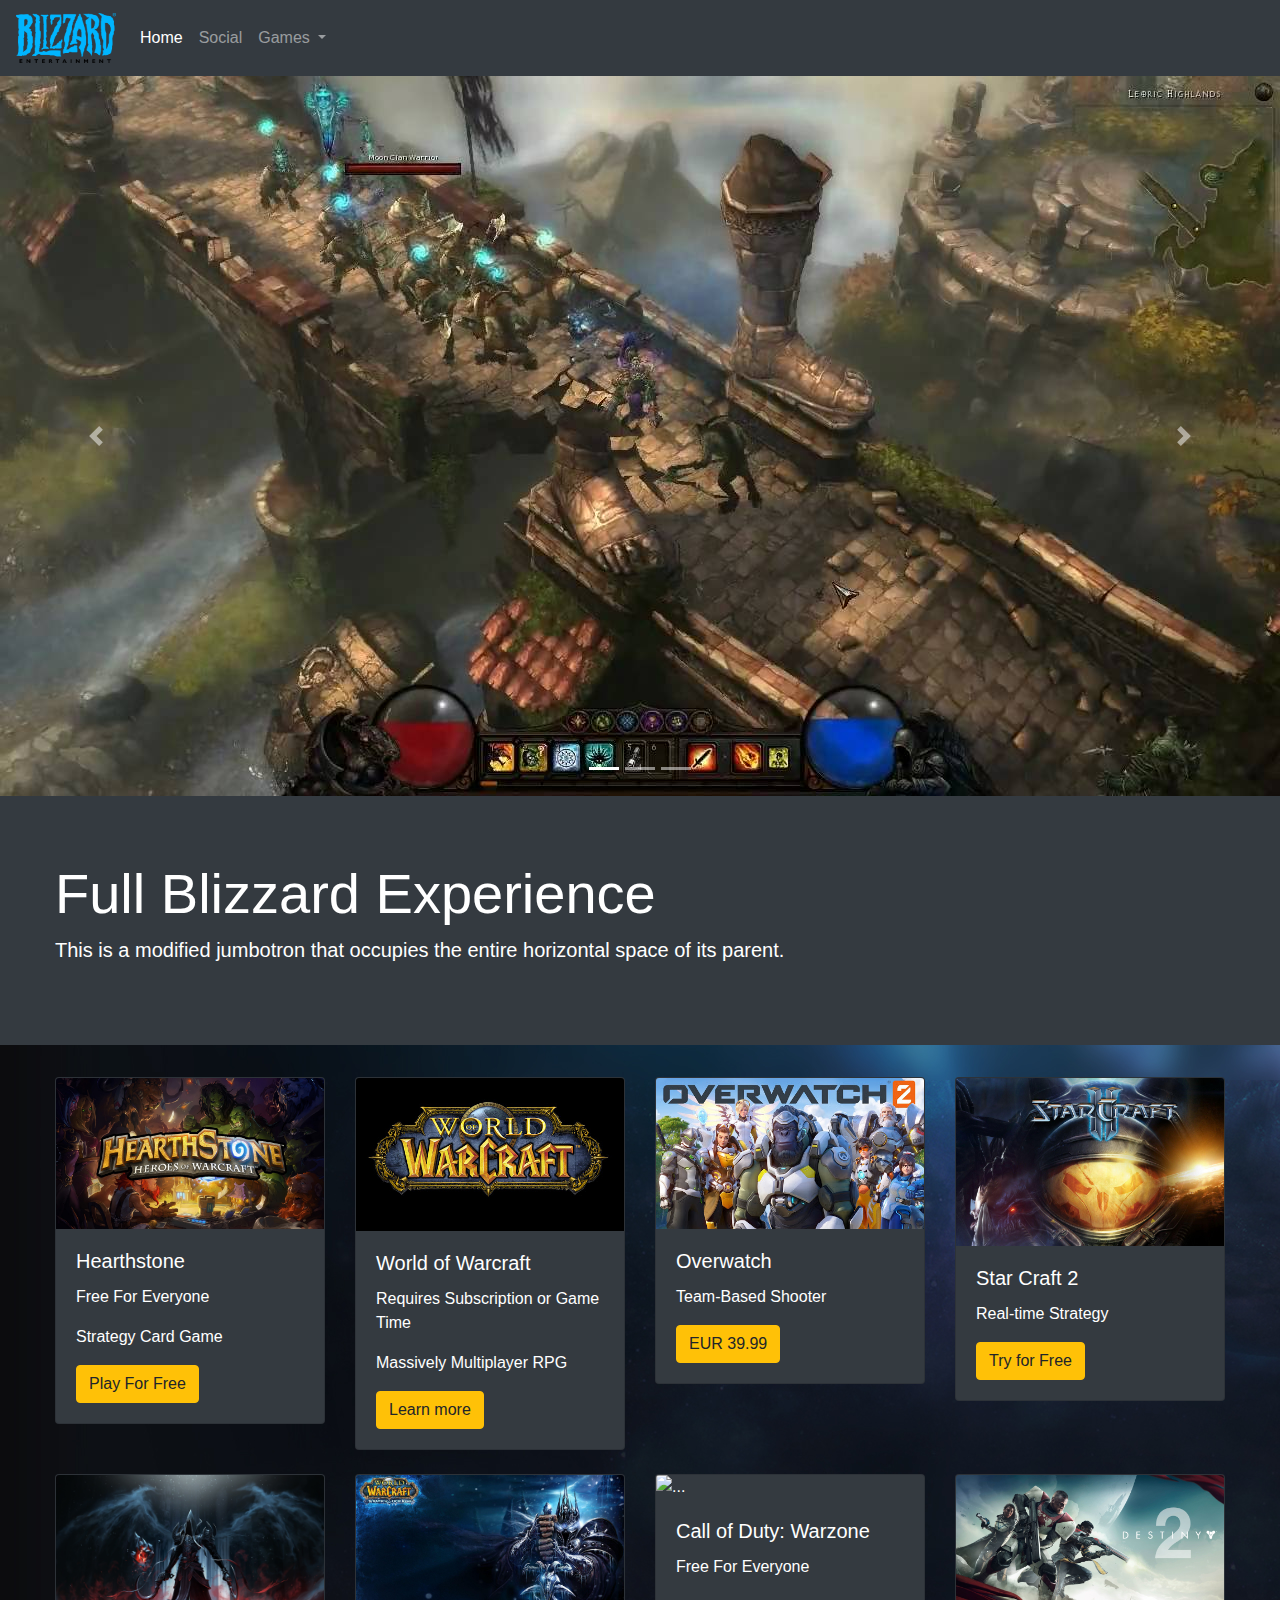
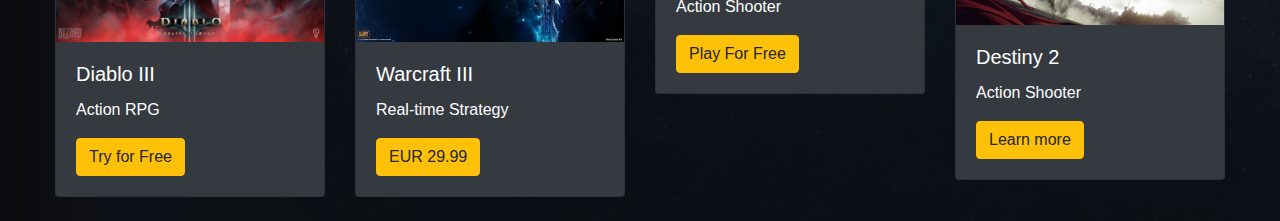
==== blizzproject/index.html @ 692ab1d9 "First project" ====
<!doctype html>
<html lang="en">
  <head>
    <!-- Required meta tags -->
    <meta charset="utf-8">
    <meta name="viewport" content="width=device-width, initial-scale=1, shrink-to-fit=no">

    <!-- Bootstrap CSS -->
    <link rel="stylesheet" href="https://stackpath.bootstrapcdn.com/bootstrap/4.5.2/css/bootstrap.min.css" integrity="sha384-JcKb8q3iqJ61gNV9KGb8thSsNjpSL0n8PARn9HuZOnIxN0hoP+VmmDGMN5t9UJ0Z" crossorigin="anonymous">

    <title>Hello, world!</title>
  </head>

  <style>
     body{background: url("back.jpg")}
    .blizz{width: 100px; height: 50px;}
    .hs{width: 30px; height: 30px;}
  </style>
  <body>

    <nav class="navbar navbar-expand-lg navbar-dark bg-dark">
        <a class="navbar-brand" href="#"><img class="blizz" src="blizz.png" alt=""></a>
        <button class="navbar-toggler" type="button" data-toggle="collapse" data-target="#navbarSupportedContent" aria-controls="navbarSupportedContent" aria-expanded="false" aria-label="Toggle navigation">
          <span class="navbar-toggler-icon"></span>
        </button>
      
        <div class="collapse navbar-collapse" id="navbarSupportedContent">
          <ul class="navbar-nav mr-auto">
            <li class="nav-item active">
              <a class="nav-link" href="#">Home <span class="sr-only">(current)</span></a>
            </li>
            <li class="nav-item">
              <a class="nav-link" href="#">Social</a>
            </li>
            <li class="nav-item dropdown">
              <a class="nav-link dropdown-toggle" href="#" id="navbarDropdown" role="button" data-toggle="dropdown" aria-haspopup="true" aria-expanded="false">
                Games
              </a>
              <div class="dropdown-menu" aria-labelledby="navbarDropdown">
                <a class="dropdown-item" href="#"><img class="hs" src="hs.png" alt=""> Hearthstone</a>
                <a class="dropdown-item" href="#"><img class="hs" src="w3.png" alt=""> Warcraft 3</a>
                <a class="dropdown-item" href="#"><img class="hs" src="world.png" alt=""> World of Warcraft</a>
                <a class="dropdown-item" href="#"><img class="hs" src="sc2.png" alt=""> Starcraft 2</a>
                <a class="dropdown-item" href="#"><img class="hs" src="des.png" alt=""> Destiny 2</a>
                <a class="dropdown-item" href="#"><img class="hs" src="oww.png" alt=""> Overwatch</a>
                <a class="dropdown-item" href="#"><img class="hs" src="dia3.png" alt=""> Diablo 3</a>
                <a class="dropdown-item" href="#"><img class="hs" src="warz.png" alt=""> Call of Duty: Warzone</a>
                <a class="dropdown-item" href="#">Pre-order</a>
                <div class="dropdown-divider"></div>
                <a class="dropdown-item" href="#">BUY NOW</a>
              </div>
            </li>
          </ul>
        </div>
      </nav>

      <div id="carouselExampleIndicators" class="carousel slide" data-ride="carousel">
        <ol class="carousel-indicators">
          <li data-target="#carouselExampleIndicators" data-slide-to="0" class="active"></li>
          <li data-target="#carouselExampleIndicators" data-slide-to="1"></li>
          <li data-target="#carouselExampleIndicators" data-slide-to="2"></li>
        </ol>
        <div class="carousel-inner">
          <div class="carousel-item active">
            <img src="slider1.jpg" class="d-block w-100" alt="...">
          </div>
          <div class="carousel-item">
            <img src="slider2.jpeg" class="d-block w-100" alt="...">
          </div>
          <div class="carousel-item">
            <img src="slider3.jpg" class="d-block w-100" alt="...">
          </div>
          <div class="carousel-item">
            <img src="slider4.jpg" class="d-block w-100" alt="...">
          </div>
          <div class="carousel-item">
            <img src="slider5.jpg" class="d-block w-100" alt="...">
          </div>
          <div class="carousel-item">
            <img src="slider6.jpg" class="d-block w-100" alt="...">
          </div>
          <div class="carousel-item">
            <img src="slider7.png" class="d-block w-100" alt="...">
          </div>
        </div>
        <a class="carousel-control-prev" href="#carouselExampleIndicators" role="button" data-slide="prev">
          <span class="carousel-control-prev-icon" aria-hidden="true"></span>
          <span class="sr-only">Previous</span>
        </a>
        <a class="carousel-control-next" href="#carouselExampleIndicators" role="button" data-slide="next">
          <span class="carousel-control-next-icon" aria-hidden="true"></span>
          <span class="sr-only">Next</span>
        </a>
      </div>

      <div class="jumbotron jumbotron-fluid bg-dark text-white">
        <div class="container-fluid" style="max-width:1200px;">
          <h1 class="display-4">Full Blizzard Experience</h1>
          <p class="lead">This is a modified jumbotron that occupies the entire horizontal space of its parent.</p>
        </div>
      </div>

    <div class="container-fluid" style="max-width:1200px;">
        <div class="row">
            <div class=" col-sm-6 col-md-4 col-lg-3">
                <div class="card mb-4 bg-dark text-white">
                    <img src="hearthstone.png" class="card-img-top" alt="...">
                    <div class="card-body">
                      <h5 class="card-title">Hearthstone</h5>
                      <p class="card-color">Free For Everyone</p>
                      <p class="card-text">Strategy Card Game</p>
                      <a href="#" class="btn btn-warning">Play For Free</a>
                    </div>
                  </div>
            </div>

            <div class="col-sm-6 col-md-4 col-lg-3">
                <div class="card mb-4 bg-dark text-white" >
                    <img src="woww.jpg" class="card-img-top" alt="...">
                    <div class="card-body">
                      <h5 class="card-title">World of Warcraft</h5>
                      <p class="card-color text-yellow">Requires Subscription or Game Time</p>
                      <p class="card-text">Massively Multiplayer RPG</p>
                      <a href="#" class="btn btn-warning">Learn more</a>
                    </div>
                  </div>
            </div>
            <div class="col-sm-6 col-md-4 col-lg-3">
                <div class="card mb-4 bg-dark text-white" >
                    <img src="ow.jpg" class="card-img-top" alt="...">
                    <div class="card-body">
                      <h5 class="card-title">Overwatch</h5>
                      <p class="card-text">Team-Based Shooter</p>
                      <a href="#" class="btn btn-warning">EUR 39.99</a>
                    </div>
                  </div>
            </div>

            <div class="col-sm-6 col-md-4 col-lg-3">
                <div class="card mb-4 bg-dark text-white" >
                    <img src="sc.jpg" class="card-img-top" alt="...">
                    <div class="card-body">
                      <h5 class="card-title">Star Craft 2</h5>
                      <p class="card-text">Real-time Strategy</p>
                      <a href="#" class="btn btn-warning">Try for Free</a>
                    </div>
                  </div>
            </div>
            <div class="col-sm-6 col-md-4 col-lg-3">
                <div class="card mb-4 bg-dark text-white" >
                    <img src="diablo.jpg" class="card-img-top" alt="...">
                    <div class="card-body">
                      <h5 class="card-title">Diablo III</h5>
                      <p class="card-text">Action RPG</p>
                      <a href="#" class="btn btn-warning">Try for Free</a>
                    </div>
                  </div>
            </div>

            <div class="col-sm-6 col-md-4 col-lg-3">
                <div class="card mb-4 bg-dark text-white">
                    <img src="wc3.jpg" class="card-img-top" alt="...">
                    <div class="card-body">
                      <h5 class="card-title">Warcraft III</h5>
                      <p class="card-text">Real-time Strategy</p>
                      <a href="" class="btn btn-warning">EUR 29.99</a>
                    </div>
                  </div>
            </div>
            <div class="col-sm-6 col-md-4 col-lg-3">
                <div class="card mb-4 bg-dark text-white" >
                    <img src="wz.jpg" class="card-img-top" alt="...">
                    <div class="card-body">
                      <h5 class="card-title">Call of Duty: Warzone</h5>
                      <p class="card-color">Free For Everyone</p>
                      <p class="card-text">Action Shooter</p>
                      <a href="#" class="btn btn-warning">Play For Free</a>
                    </div>
                  </div>
            </div>

            <div class="col-sm-6 col-md-4 col-lg-3">
                <div class="card mb-4 bg-dark text-white" >
                    <img src="dest.jpg" class="card-img-top" alt="...">
                    <div class="card-body">
                      <h5 class="card-title">Destiny 2</h5>
                      <p class="card-text">Action Shooter</p>
                      <a href="#" class="btn btn-warning">Learn more</a>
                    </div>
                  </div>
            </div>
        </div>
    </div>

  

    <!-- Optional JavaScript -->
    <!-- jQuery first, then Popper.js, then Bootstrap JS -->
    <script src="https://code.jquery.com/jquery-3.5.1.slim.min.js" integrity="sha384-DfXdz2htPH0lsSSs5nCTpuj/zy4C+OGpamoFVy38MVBnE+IbbVYUew+OrCXaRkfj" crossorigin="anonymous"></script>
    <script src="https://cdn.jsdelivr.net/npm/popper.js@1.16.1/dist/umd/popper.min.js" integrity="sha384-9/reFTGAW83EW2RDu2S0VKaIzap3H66lZH81PoYlFhbGU+6BZp6G7niu735Sk7lN" crossorigin="anonymous"></script>
    <script src="https://stackpath.bootstrapcdn.com/bootstrap/4.5.2/js/bootstrap.min.js" integrity="sha384-B4gt1jrGC7Jh4AgTPSdUtOBvfO8shuf57BaghqFfPlYxofvL8/KUEfYiJOMMV+rV" crossorigin="anonymous"></script>
  </body>
</html>
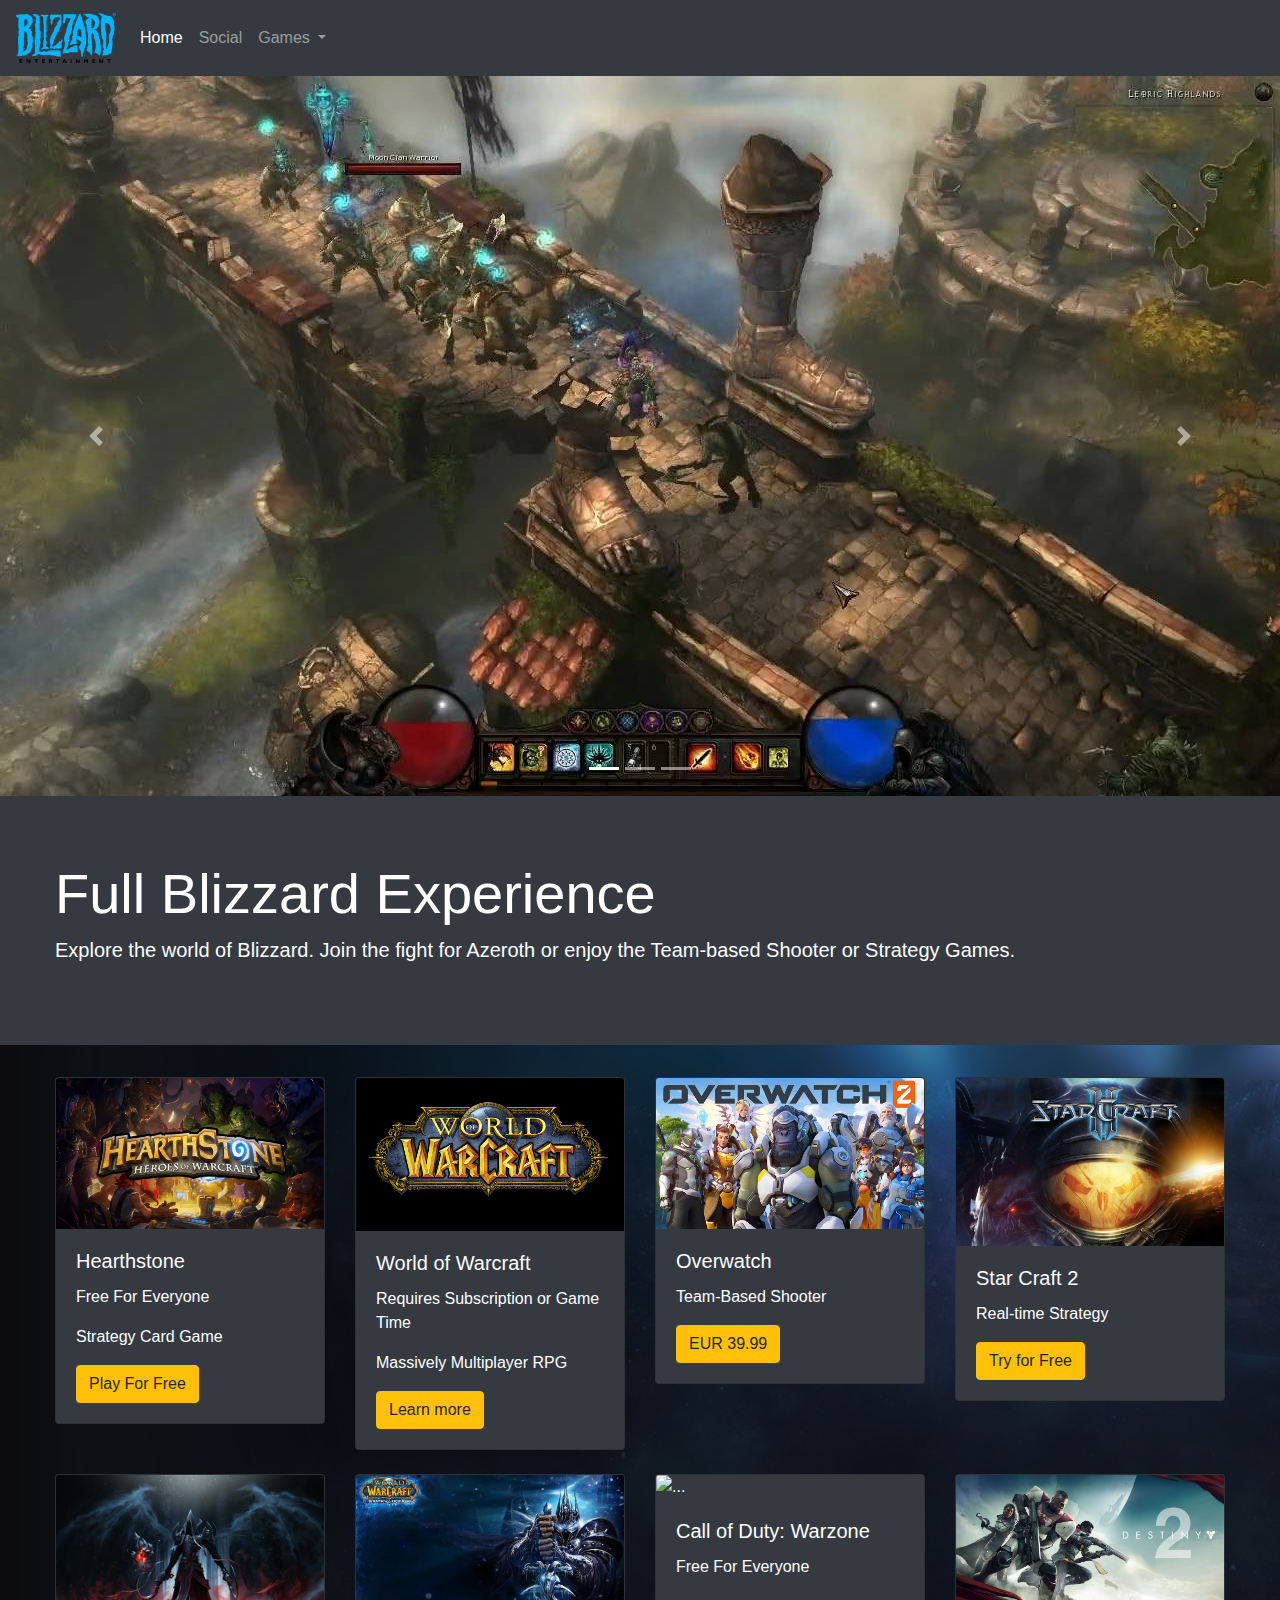
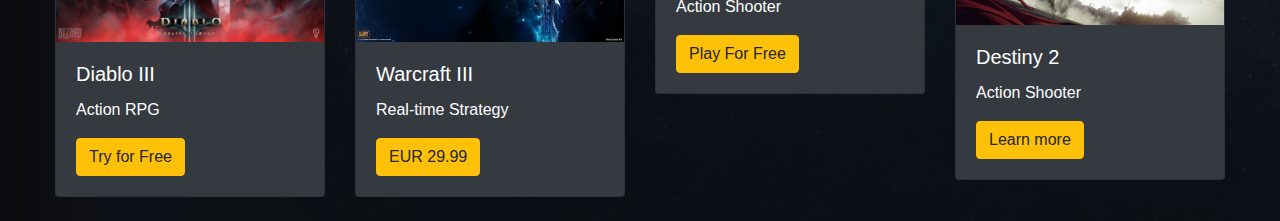
==== commit 35ddaeda: "fix" ====
--- a/blizzproject/index.html
+++ b/blizzproject/index.html
@@ -7,8 +7,8 @@
 
     <!-- Bootstrap CSS -->
     <link rel="stylesheet" href="https://stackpath.bootstrapcdn.com/bootstrap/4.5.2/css/bootstrap.min.css" integrity="sha384-JcKb8q3iqJ61gNV9KGb8thSsNjpSL0n8PARn9HuZOnIxN0hoP+VmmDGMN5t9UJ0Z" crossorigin="anonymous">
-
-    <title>Hello, world!</title>
+    <link rel="icon" type="image/png" href="blogo.jpg">
+    <title>Blizzard</title>
   </head>
 
   <style>
@@ -96,7 +96,7 @@
       <div class="jumbotron jumbotron-fluid bg-dark text-white">
         <div class="container-fluid" style="max-width:1200px;">
           <h1 class="display-4">Full Blizzard Experience</h1>
-          <p class="lead">This is a modified jumbotron that occupies the entire horizontal space of its parent.</p>
+          <p class="lead">Explore the world of Blizzard. Join the fight for Azeroth or enjoy the Team-based Shooter or Strategy Games.</p>
         </div>
       </div>
 
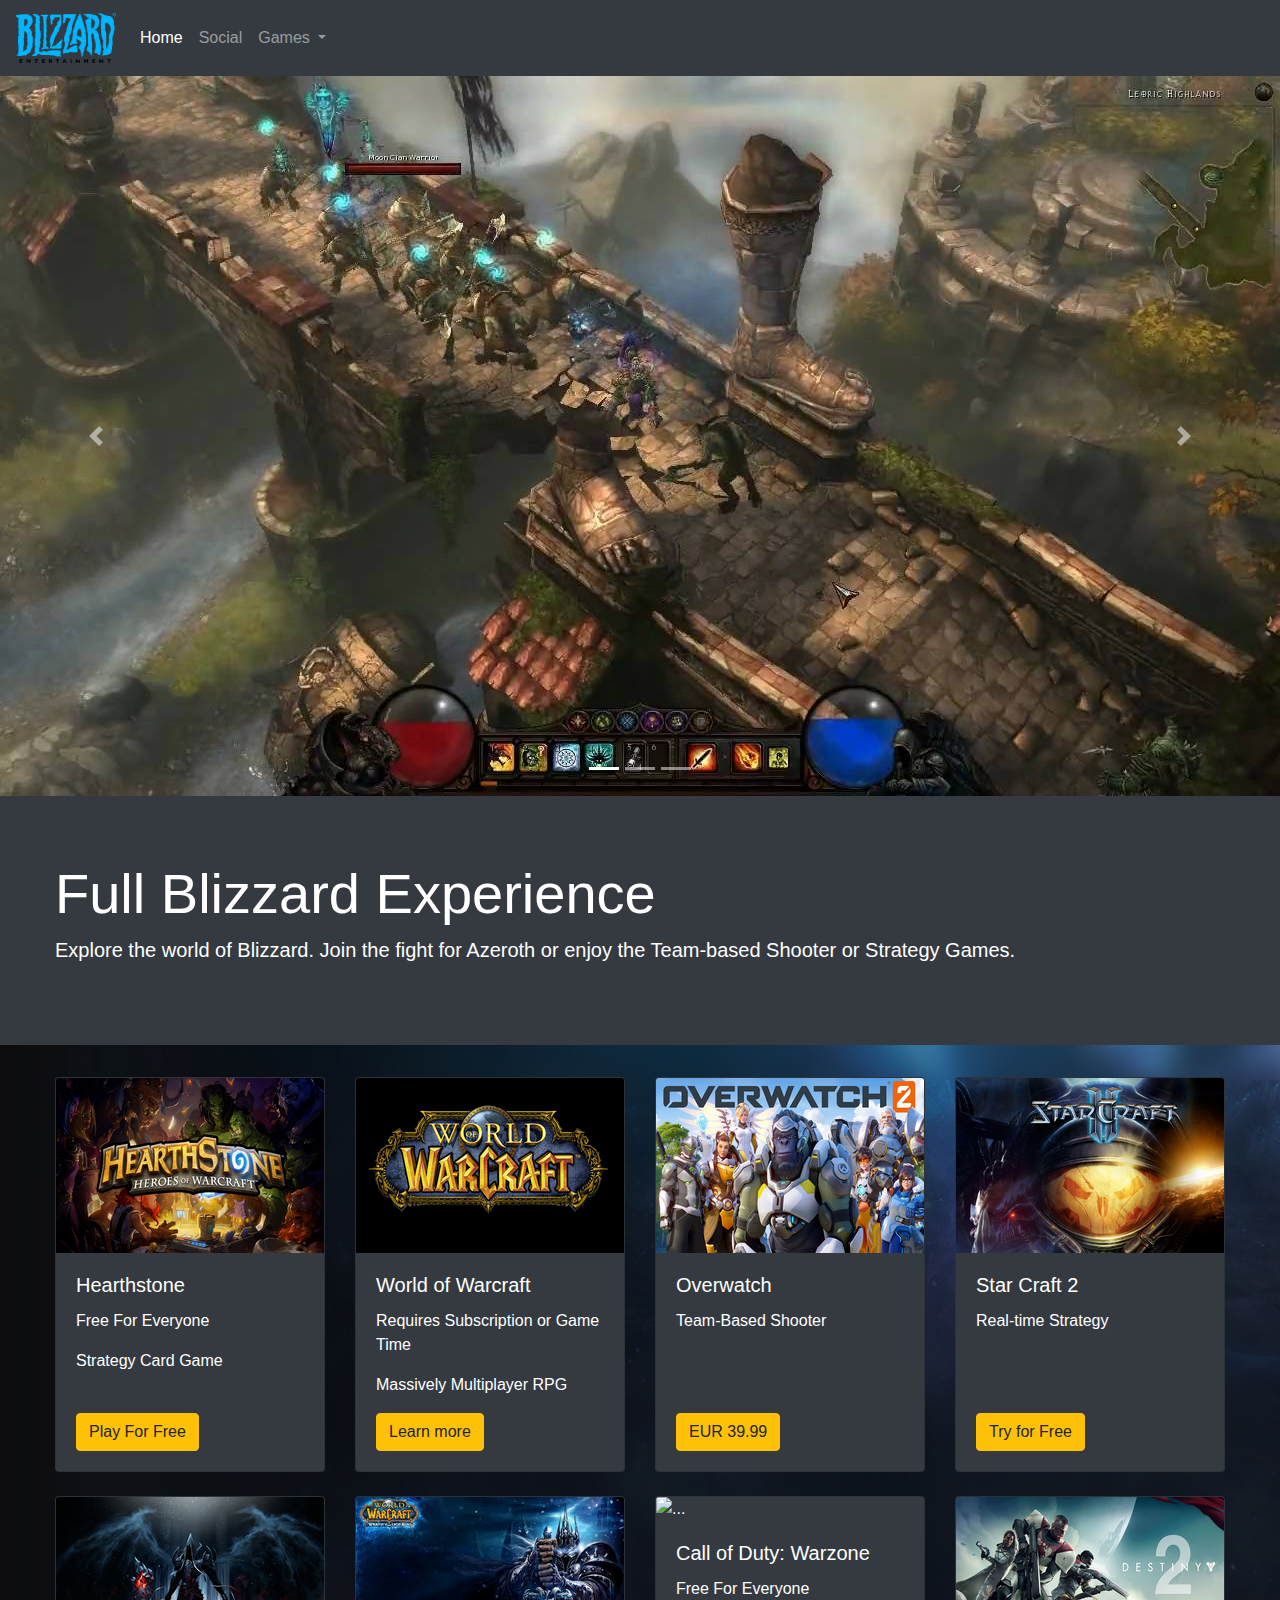
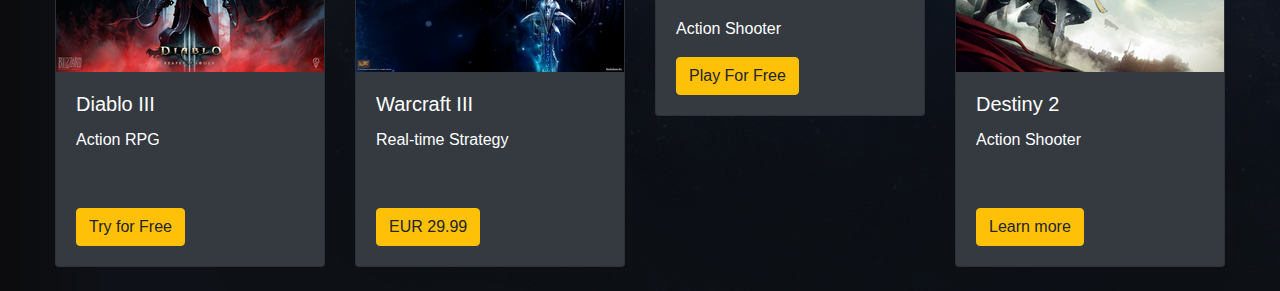
==== commit bc5c672a: "Some changes added." ====
--- a/blizzproject/index.html
+++ b/blizzproject/index.html
@@ -108,7 +108,7 @@
                     <div class="card-body">
                       <h5 class="card-title">Hearthstone</h5>
                       <p class="card-color">Free For Everyone</p>
-                      <p class="card-text">Strategy Card Game</p>
+                      <p class="card-text">Strategy Card Game</p><br>
                       <a href="#" class="btn btn-warning">Play For Free</a>
                     </div>
                   </div>
@@ -116,7 +116,7 @@
 
             <div class="col-sm-6 col-md-4 col-lg-3">
                 <div class="card mb-4 bg-dark text-white" >
-                    <img src="woww.jpg" class="card-img-top" alt="...">
+                    <img src="woww.png" class="card-img-top" alt="...">
                     <div class="card-body">
                       <h5 class="card-title">World of Warcraft</h5>
                       <p class="card-color text-yellow">Requires Subscription or Game Time</p>
@@ -127,10 +127,11 @@
             </div>
             <div class="col-sm-6 col-md-4 col-lg-3">
                 <div class="card mb-4 bg-dark text-white" >
-                    <img src="ow.jpg" class="card-img-top" alt="...">
+                    <img src="ow.png" class="card-img-top" alt="...">
                     <div class="card-body">
                       <h5 class="card-title">Overwatch</h5>
-                      <p class="card-text">Team-Based Shooter</p>
+                      <p class="card-text">Team-Based Shooter</p><br>
+                      <p></p><br>
                       <a href="#" class="btn btn-warning">EUR 39.99</a>
                     </div>
                   </div>
@@ -138,20 +139,22 @@
 
             <div class="col-sm-6 col-md-4 col-lg-3">
                 <div class="card mb-4 bg-dark text-white" >
-                    <img src="sc.jpg" class="card-img-top" alt="...">
+                    <img src="sc.png" class="card-img-top" alt="...">
                     <div class="card-body">
                       <h5 class="card-title">Star Craft 2</h5>
-                      <p class="card-text">Real-time Strategy</p>
+                      <p class="card-text">Real-time Strategy</p><br>
+                      <p></p><br>
                       <a href="#" class="btn btn-warning">Try for Free</a>
                     </div>
                   </div>
             </div>
             <div class="col-sm-6 col-md-4 col-lg-3">
                 <div class="card mb-4 bg-dark text-white" >
-                    <img src="diablo.jpg" class="card-img-top" alt="...">
+                    <img src="diablo.png" class="card-img-top" alt="...">
                     <div class="card-body">
                       <h5 class="card-title">Diablo III</h5>
-                      <p class="card-text">Action RPG</p>
+                      <p class="card-text">Action RPG</p><br>
+                      <p></p>
                       <a href="#" class="btn btn-warning">Try for Free</a>
                     </div>
                   </div>
@@ -159,10 +162,11 @@
 
             <div class="col-sm-6 col-md-4 col-lg-3">
                 <div class="card mb-4 bg-dark text-white">
-                    <img src="wc3.jpg" class="card-img-top" alt="...">
+                    <img src="wc3.png" class="card-img-top" alt="...">
                     <div class="card-body">
                       <h5 class="card-title">Warcraft III</h5>
-                      <p class="card-text">Real-time Strategy</p>
+                      <p class="card-text">Real-time Strategy</p><br>
+                      <p></p>
                       <a href="" class="btn btn-warning">EUR 29.99</a>
                     </div>
                   </div>
@@ -181,10 +185,11 @@
 
             <div class="col-sm-6 col-md-4 col-lg-3">
                 <div class="card mb-4 bg-dark text-white" >
-                    <img src="dest.jpg" class="card-img-top" alt="...">
+                    <img src="dest.png" class="card-img-top" alt="...">
                     <div class="card-body">
                       <h5 class="card-title">Destiny 2</h5>
-                      <p class="card-text">Action Shooter</p>
+                      <p class="card-text">Action Shooter</p><br>
+                      <p></p>
                       <a href="#" class="btn btn-warning">Learn more</a>
                     </div>
                   </div>
